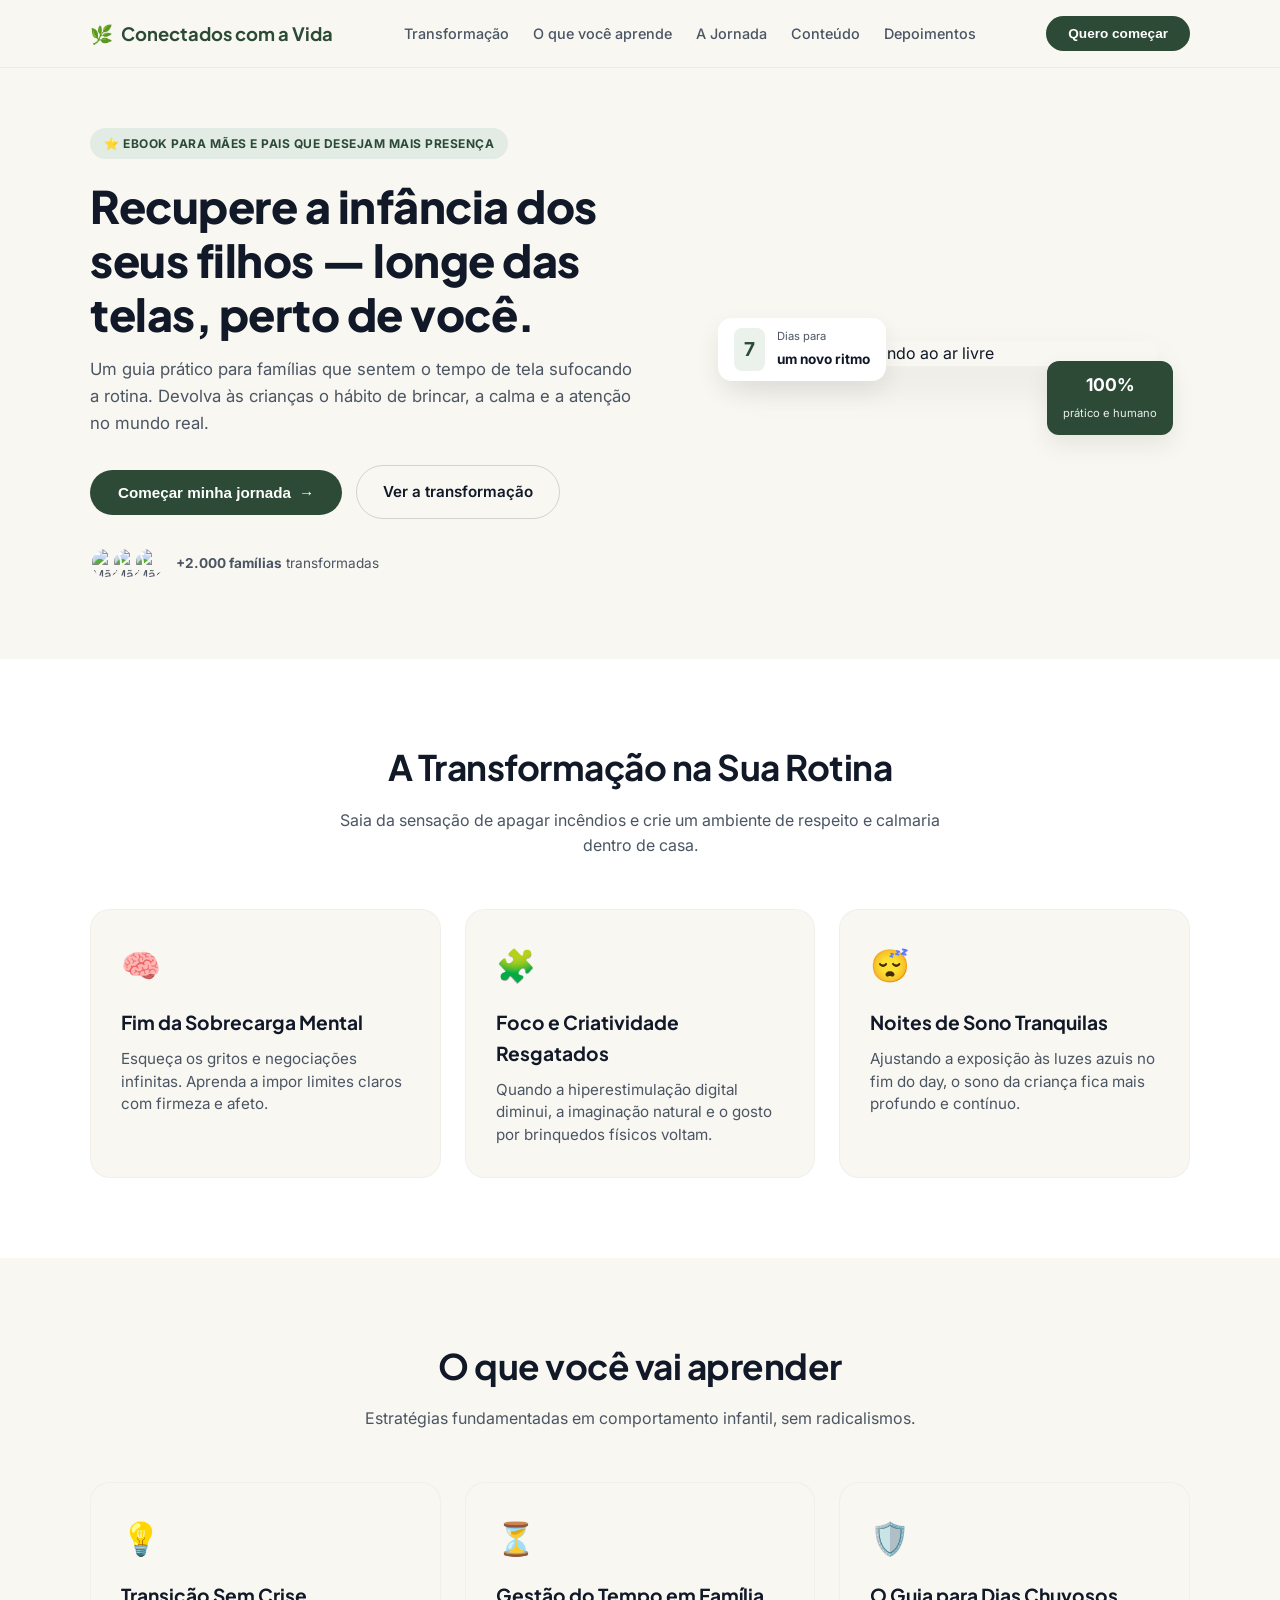
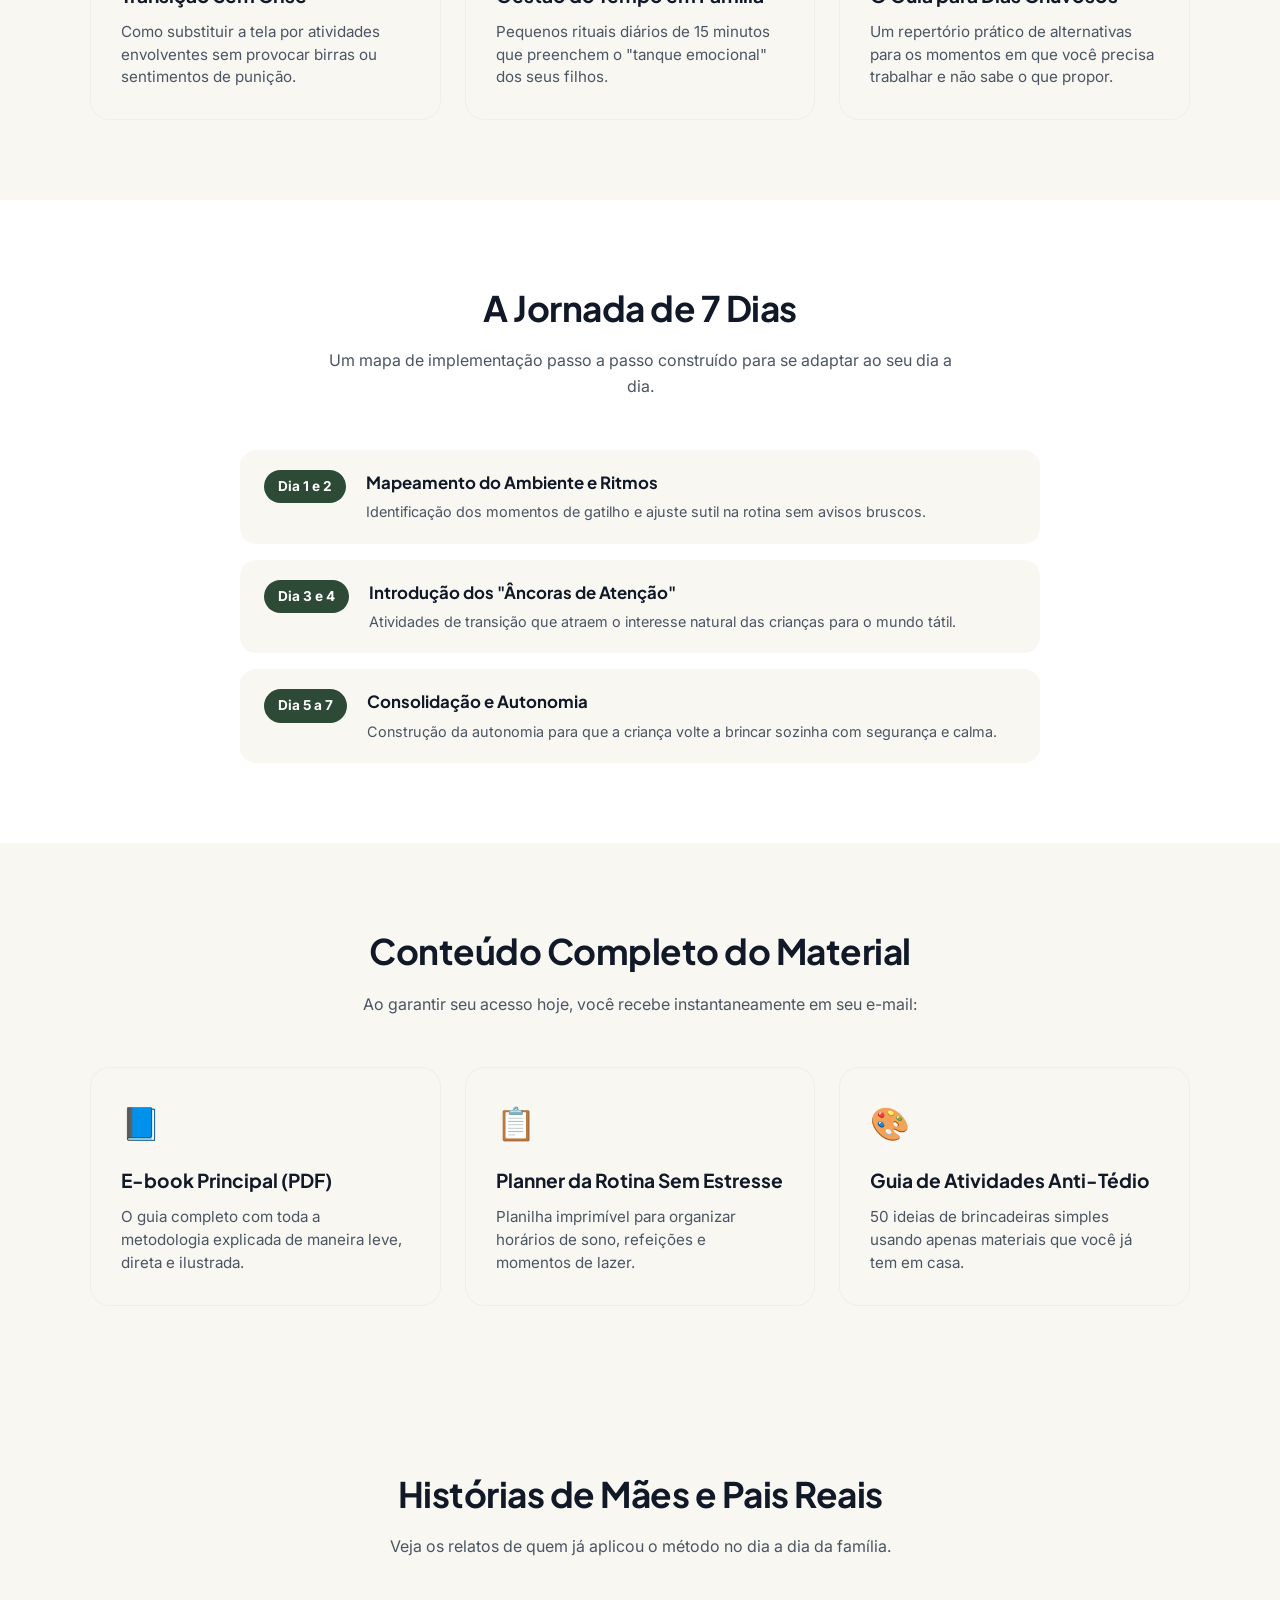
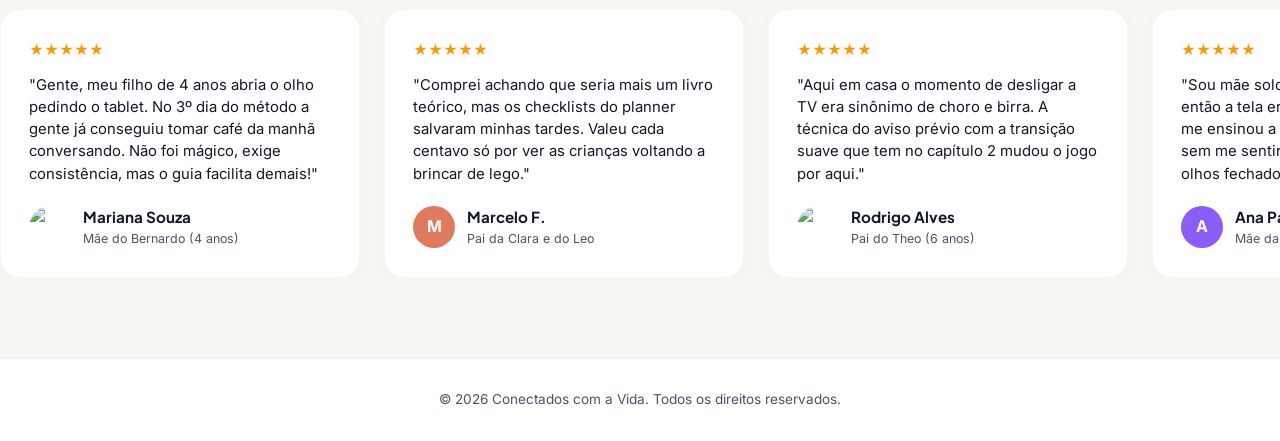
==== index.html @ 38e24dc6 "Add files via upload" ====
<!DOCTYPE html>
<html lang="pt-BR">

<head>
    <meta charset="UTF-8">
    <meta name="viewport" content="width=device-width, initial-scale=1.0">
    <title>Conectados com a Vida | Método Desconecta Kids</title>

    <!-- Fontes -->
    <link rel="preconnect" href="https://fonts.googleapis.com">
    <link rel="preconnect" href="https://fonts.gstatic.com" crossorigin>
    <link
        href="https://fonts.googleapis.com/css2?family=Inter:wght@400;500;600;700&family=Plus+Jakarta+Sans:wght@600;700;800&display=swap"
        rel="stylesheet">

    <!-- Arquivo de Estilo Externo -->
    <link rel="stylesheet" href="style.css">
</head>

<body>

    <!-- NAVBAR -->
    <header class="navbar">
        <div class="container nav-container">
            <a href="#" class="logo">
                <span>🌿</span>
                <span>Conectados com a Vida</span>
            </a>

            <nav class="nav-links">
                <a href="#transformacao">Transformação</a>
                <a href="#aprendizado">O que você aprende</a>
                <a href="#jornada">A Jornada</a>
                <a href="#conteudo">Conteúdo</a>
                <a href="#historias">Depoimentos</a>
            </nav>

            <button class="btn-nav" id="btnNavCheckout">Quero começar</button>
        </div>
    </header>

    <!-- HERO SECTION -->
    <section class="hero">
        <div class="container">
            <div class="hero-flex">

                <div class="hero-content">
                    <span class="hero-badge">⭐ EBOOK PARA MÃES E PAIS QUE DESEJAM MAIS PRESENÇA</span>

                    <h1>Recupere a infância dos seus filhos — longe das telas, perto de você.</h1>

                    <p class="hero-description">
                        Um guia prático para famílias que sentem o tempo de tela sufocando a rotina. Devolva às crianças
                        o hábito de brincar, a calma e a atenção no mundo real.
                    </p>

                    <div class="hero-actions">
                        <button class="btn-primary" id="btnHeroCheckout">
                            Começar minha jornada <span>→</span>
                        </button>
                        <a href="#transformacao" class="btn-secondary">Ver a transformação</a>
                    </div>

                    <div class="hero-trust">
                        <div class="avatars">
                            <img src="https://images.unsplash.com/photo-1544005313-94ddf0286df2?auto=format&fit=crop&w=100&q=80"
                                alt="Mãe cliente 1" class="avatar-img">
                            <img src="https://images.unsplash.com/photo-1573496359142-b8d87734a5a2?auto=format&fit=crop&w=100&q=80"
                                alt="Mãe cliente 2" class="avatar-img">
                            <img src="https://images.unsplash.com/photo-1580489944761-15a19d654956?auto=format&fit=crop&w=100&q=80"
                                alt="Mãe cliente 3" class="avatar-img">
                        </div>
                        <span class="trust-text"><strong>+2.000 famílias</strong> transformadas</span>
                    </div>
                </div>

                <div class="hero-image-container">
                    <div class="image-wrapper">
                        <img src="https://images.unsplash.com/photo-1476703993599-0035a21b17a9?auto=format&fit=crop&w=800&q=80"
                            alt="Mãe e filho brincando ao ar livre">

                        <div class="badge-float badge-top">
                            <strong>100%</strong>
                            <span>prático e humano</span>
                        </div>

                        <div class="badge-float badge-bottom">
                            <span class="number-box">7</span>
                            <div class="badge-bottom-text">
                                <small>Dias para</small>
                                <strong>um novo ritmo</strong>
                            </div>
                        </div>
                    </div>
                </div>

            </div>
        </div>
    </section>

    <!-- SEÇÃO 1: TRANSFORMAÇÃO -->
    <section id="transformacao" class="page-section bg-white">
        <div class="container">
            <div class="section-header">
                <h2>A Transformação na Sua Rotina</h2>
                <p>Saia da sensação de apagar incêndios e crie um ambiente de respeito e calmaria dentro de casa.</p>
            </div>

            <div class="cards-grid">
                <div class="card">
                    <span class="card-icon">🧠</span>
                    <h3>Fim da Sobrecarga Mental</h3>
                    <p>Esqueça os gritos e negociações infinitas. Aprenda a impor limites claros com firmeza e afeto.
                    </p>
                </div>
                <div class="card">
                    <span class="card-icon">🧩</span>
                    <h3>Foco e Criatividade Resgatados</h3>
                    <p>Quando a hiperestimulação digital diminui, a imaginação natural e o gosto por brinquedos físicos
                        voltam.</p>
                </div>
                <div class="card">
                    <span class="card-icon">😴</span>
                    <h3>Noites de Sono Tranquilas</h3>
                    <p>Ajustando a exposição às luzes azuis no fim do day, o sono da criança fica mais profundo e
                        contínuo.</p>
                </div>
            </div>
        </div>
    </section>

    <!-- SEÇÃO 2: O QUE VOCÊ VAI APRENDER -->
    <section id="aprendizado" class="page-section">
        <div class="container">
            <div class="section-header">
                <h2>O que você vai aprender</h2>
                <p>Estratégias fundamentadas em comportamento infantil, sem radicalismos.</p>
            </div>

            <div class="cards-grid">
                <div class="card">
                    <span class="card-icon">💡</span>
                    <h3>Transição Sem Crise</h3>
                    <p>Como substituir a tela por atividades envolventes sem provocar birras ou sentimentos de punição.
                    </p>
                </div>
                <div class="card">
                    <span class="card-icon">⏳</span>
                    <h3>Gestão do Tempo em Família</h3>
                    <p>Pequenos rituais diários de 15 minutos que preenchem o "tanque emocional" dos seus filhos.</p>
                </div>
                <div class="card">
                    <span class="card-icon">🛡️</span>
                    <h3>O Guia para Dias Chuvosos</h3>
                    <p>Um repertório prático de alternativas para os momentos em que você precisa trabalhar e não sabe o
                        que propor.</p>
                </div>
            </div>
        </div>
    </section>

    <!-- SEÇÃO 3: A JORNADA DE 7 DIAS -->
    <section id="jornada" class="page-section bg-white">
        <div class="container">
            <div class="section-header">
                <h2>A Jornada de 7 Dias</h2>
                <p>Um mapa de implementação passo a passo construído para se adaptar ao seu dia a dia.</p>
            </div>

            <div class="timeline">
                <div class="timeline-item">
                    <span class="day-tag">Dia 1 e 2</span>
                    <div class="timeline-text">
                        <h4>Mapeamento do Ambiente e Ritmos</h4>
                        <p>Identificação dos momentos de gatilho e ajuste sutil na rotina sem avisos bruscos.</p>
                    </div>
                </div>
                <div class="timeline-item">
                    <span class="day-tag">Dia 3 e 4</span>
                    <div class="timeline-text">
                        <h4>Introdução dos "Âncoras de Atenção"</h4>
                        <p>Atividades de transição que atraem o interesse natural das crianças para o mundo tátil.</p>
                    </div>
                </div>
                <div class="timeline-item">
                    <span class="day-tag">Dia 5 a 7</span>
                    <div class="timeline-text">
                        <h4>Consolidação e Autonomia</h4>
                        <p>Construção da autonomia para que a criança volte a brincar sozinha com segurança e calma.</p>
                    </div>
                </div>
            </div>
        </div>
    </section>

    <!-- SEÇÃO 4: CONTEÚDO DO MATERIAL -->
    <section id="conteudo" class="page-section">
        <div class="container">
            <div class="section-header">
                <h2>Conteúdo Completo do Material</h2>
                <p>Ao garantir seu acesso hoje, você recebe instantaneamente em seu e-mail:</p>
            </div>

            <div class="cards-grid">
                <div class="card">
                    <span class="card-icon">📘</span>
                    <h3>E-book Principal (PDF)</h3>
                    <p>O guia completo com toda a metodologia explicada de maneira leve, direta e ilustrada.</p>
                </div>
                <div class="card">
                    <span class="card-icon">📋</span>
                    <h3>Planner da Rotina Sem Estresse</h3>
                    <p>Planilha imprimível para organizar horários de sono, refeições e momentos de lazer.</p>
                </div>
                <div class="card">
                    <span class="card-icon">🎨</span>
                    <h3>Guia de Atividades Anti-Tédio</h3>
                    <p>50 ideias de brincadeiras simples usando apenas materiais que você já tem em casa.</p>
                </div>
            </div>
        </div>
    </section>

    <!-- SEÇÃO 5: CARROSSEL DE HISTÓRIAS -->
    <section id="historias" class="carousel-section">
        <div class="section-header">
            <h2>Histórias de Mães e Pais Reais</h2>
            <p>Veja os relatos de quem já aplicou o método no dia a dia da família.</p>
        </div>

        <div class="carousel-container">
            <div class="carousel-track">

                <div class="testimonial-card">
                    <div class="stars">★★★★★</div>
                    <p class="testimonial-text">"Gente, meu filho de 4 anos abria o olho pedindo o tablet. No 3º dia do
                        método a gente já conseguiu tomar café da manhã conversando. Não foi mágico, exige consistência,
                        mas o guia facilita demais!"</p>
                    <div class="author-info">
                        <img src="https://images.unsplash.com/photo-1534528741775-53994a69daeb?auto=format&fit=crop&w=100&q=80"
                            alt="Mariana S." class="author-avatar">
                        <div class="author-details">
                            <h5>Mariana Souza</h5>
                            <span>Mãe do Bernardo (4 anos)</span>
                        </div>
                    </div>
                </div>

                <div class="testimonial-card">
                    <div class="stars">★★★★★</div>
                    <p class="testimonial-text">"Comprei achando que seria mais um livro teórico, mas os checklists do
                        planner salvaram minhas tardes. Valeu cada centavo só por ver as crianças voltando a brincar de
                        lego."</p>
                    <div class="author-info">
                        <div class="author-avatar avatar-orange">M</div>
                        <div class="author-details">
                            <h5>Marcelo F.</h5>
                            <span>Pai da Clara e do Leo</span>
                        </div>
                    </div>
                </div>

                <div class="testimonial-card">
                    <div class="stars">★★★★★</div>
                    <p class="testimonial-text">"Aqui em casa o momento de desligar a TV era sinônimo de choro e birra.
                        A técnica do aviso prévio com a transição suave que tem no capítulo 2 mudou o jogo por aqui."
                    </p>
                    <div class="author-info">
                        <img src="https://images.unsplash.com/photo-1507003211169-0a1dd7228f2d?auto=format&fit=crop&w=100&q=80"
                            alt="Pai Rodrigo" class="author-avatar">
                        <div class="author-details">
                            <h5>Rodrigo Alves</h5>
                            <span>Pai do Theo (6 anos)</span>
                        </div>
                    </div>
                </div>

                <div class="testimonial-card">
                    <div class="stars">★★★★★</div>
                    <p class="testimonial-text">"Sou mãe solo e trabalho de home office, então a tela era minha muleta.
                        O e-book me ensinou a organizar blocos de tempo sem me sentir culpada. Recomendo de olhos
                        fechados!"</p>
                    <div class="author-info">
                        <div class="author-avatar avatar-purple">A</div>
                        <div class="author-details">
                            <h5>Ana Paula R.</h5>
                            <span>Mãe da Alice</span>
                        </div>
                    </div>
                </div>

                <div class="testimonial-card">
                    <div class="stars">★★★★★</div>
                    <p class="testimonial-text">"O sono da minha filha melhorou 100%. Tirar o desenho antes de dormir
                        fez ela pegar no sono em 15 minutos em vez de levar 1 hora e meia. Muito grata!"</p>
                    <div class="author-info">
                        <img src="https://images.unsplash.com/photo-1573497019940-1c28c88b4f3e?auto=format&fit=crop&w=100&q=80"
                            alt="Camila M." class="author-avatar">
                        <div class="author-details">
                            <h5>Camila Mendes</h5>
                            <span>Mãe da Sofia (3 anos)</span>
                        </div>
                    </div>
                </div>

                <!-- Cópias para efeito de Loop Infinito -->
                <div class="testimonial-card">
                    <div class="stars">★★★★★</div>
                    <p class="testimonial-text">"Gente, meu filho de 4 anos abria o olho pedindo o tablet. No 3º dia do
                        método a gente já conseguiu tomar café da manhã conversando. Não foi mágico, exige consistência,
                        mas o guia facilita demais!"</p>
                    <div class="author-info">
                        <img src="https://images.unsplash.com/photo-1534528741775-53994a69daeb?auto=format&fit=crop&w=100&q=80"
                            alt="Mariana S." class="author-avatar">
                        <div class="author-details">
                            <h5>Mariana Souza</h5>
                            <span>Mãe do Bernardo (4 anos)</span>
                        </div>
                    </div>
                </div>

                <div class="testimonial-card">
                    <div class="stars">★★★★★</div>
                    <p class="testimonial-text">"Comprei achando que seria mais um livro teórico, mas os checklists do
                        planner salvaram minhas tardes. Valeu cada centavo só por ver as crianças voltando a brincar de
                        lego."</p>
                    <div class="author-info">
                        <div class="author-avatar avatar-orange">M</div>
                        <div class="author-details">
                            <h5>Marcelo F.</h5>
                            <span>Pai da Clara e do Leo</span>
                        </div>
                    </div>
                </div>

            </div>
        </div>
    </section>

    <!-- FOOTER -->
    <footer>
        <div class="container">
            <p>&copy; 2026 Conectados com a Vida. Todos os direitos reservados.</p>
        </div>
    </footer>

    <!-- MODAL DE CHECKOUT -->
    <div class="modal-overlay" id="checkoutModal">
        <div class="modal-content">
            <button class="close-btn" id="closeModalBtn">&times;</button>
            <span class="modal-tag">Oferta Exclusiva</span>
            <h3>Guia Prático: Conectados com a Vida</h3>
            <p>Receba imediatamente o e-book + planners bônus no seu e-mail.</p>

            <div class="price-box">
                <span class="price">R$ 29,90</span>
                <span class="price-sub">Pagamento único • Acesso vitalício</span>
            </div>

            <a href="https://SEU_LINK_AQUI.cacto.com.br" class="btn-primary btn-modal">
                IR PARA O PAGAMENTO SEGURO
            </a>
        </div>
    </div>

    <!-- Arquivo de Script Externo -->
    <script src="script.js"></script>
</body>

</html>
---- style.css ----
/* ==========================================================================
   1. RESET & VARIAVEIS
   ========================================================================== */
*,
*::before,
*::after {
    box-sizing: border-box;
    margin: 0;
    padding: 0;
}

:root {
    --bg-main: #f8f7f2;
    --bg-white: #ffffff;
    --primary: #2d4a36;
    --primary-hover: #1e3324;
    --primary-light: #e2ebe4;
    --accent-orange: #e07a5f;
    --text-dark: #111827;
    --text-muted: #4b5563;
    --font-heading: 'Plus Jakarta Sans', sans-serif;
    --font-body: 'Inter', sans-serif;
}

html {
    scroll-behavior: smooth;
}

body {
    background-color: var(--bg-main);
    color: var(--text-dark);
    font-family: var(--font-body);
    line-height: 1.6;
    -webkit-font-smoothing: antialiased;
    overflow-x: hidden;
}

.container {
    width: 100%;
    max-width: 1140px;
    margin: 0 auto;
    padding: 0 20px;
}

/* ==========================================================================
   2. NAVBAR
   ========================================================================== */
.navbar {
    position: sticky;
    top: 0;
    background-color: rgba(248, 247, 242, 0.95);
    backdrop-filter: blur(8px);
    z-index: 100;
    padding: 16px 0;
    border-bottom: 1px solid rgba(0, 0, 0, 0.05);
}

.nav-container {
    display: flex;
    align-items: center;
    justify-content: space-between;
}

.logo {
    display: flex;
    align-items: center;
    gap: 8px;
    text-decoration: none;
    font-family: var(--font-heading);
    font-weight: 700;
    color: var(--primary);
    font-size: 1.15rem;
}

.nav-links {
    display: flex;
    gap: 24px;
}

.nav-links a {
    text-decoration: none;
    color: var(--text-muted);
    font-size: 0.9rem;
    font-weight: 500;
    transition: color 0.2s;
}

.nav-links a:hover {
    color: var(--primary);
}

.btn-nav {
    background-color: var(--primary);
    color: #fff;
    border: none;
    padding: 10px 22px;
    border-radius: 30px;
    font-weight: 600;
    font-size: 0.85rem;
    cursor: pointer;
    transition: background-color 0.2s;
}

.btn-nav:hover {
    background-color: var(--primary-hover);
}

/* ==========================================================================
   3. HERO SECTION
   ========================================================================== */
.hero {
    padding: 60px 0 80px;
}

.hero-flex {
    display: flex;
    align-items: center;
    justify-content: space-between;
    gap: 40px;
    width: 100%;
}

.hero-content {
    width: 52%;
    flex-shrink: 0;
}

.hero-badge {
    display: inline-block;
    background-color: var(--primary-light);
    color: var(--primary);
    font-size: 0.75rem;
    font-weight: 700;
    padding: 6px 14px;
    border-radius: 20px;
    letter-spacing: 0.5px;
    margin-bottom: 20px;
}

.hero-content h1 {
    font-family: var(--font-heading);
    font-size: 2.8rem;
    line-height: 1.2;
    color: var(--text-dark);
    margin-bottom: 16px;
    font-weight: 800;
    letter-spacing: -0.5px;
}

.hero-description {
    font-size: 1.05rem;
    color: var(--text-muted);
    margin-bottom: 28px;
    max-width: 95%;
}

.hero-actions {
    display: flex;
    align-items: center;
    gap: 14px;
    margin-bottom: 28px;
    flex-wrap: wrap;
}

.btn-primary {
    background-color: var(--primary);
    color: #fff;
    border: none;
    padding: 14px 28px;
    border-radius: 40px;
    font-weight: 600;
    font-size: 0.95rem;
    cursor: pointer;
    display: inline-flex;
    align-items: center;
    gap: 8px;
    text-decoration: none;
    transition: transform 0.2s, background-color 0.2s;
}

.btn-primary:hover {
    background-color: var(--primary-hover);
    transform: translateY(-2px);
}

.btn-secondary {
    background-color: transparent;
    color: var(--text-dark);
    border: 1px solid rgba(0, 0, 0, 0.15);
    padding: 14px 26px;
    border-radius: 40px;
    font-weight: 600;
    font-size: 0.95rem;
    text-decoration: none;
    transition: border-color 0.2s;
}

.btn-secondary:hover {
    border-color: var(--text-dark);
}

.hero-trust {
    display: flex;
    align-items: center;
    gap: 12px;
    font-size: 0.85rem;
    color: var(--text-muted);
}

.avatars {
    display: flex;
    align-items: center;
}

.avatar-img {
    width: 32px;
    height: 32px;
    border-radius: 50%;
    object-fit: cover;
    border: 2px solid var(--bg-main);
    margin-right: -10px;
}

.avatar-img:nth-child(1) {
    z-index: 3;
}

.avatar-img:nth-child(2) {
    z-index: 2;
}

.avatar-img:nth-child(3) {
    z-index: 1;
}

.trust-text {
    margin-left: 8px;
}

.hero-image-container {
    width: 44%;
    flex-shrink: 0;
    position: relative;
}

.image-wrapper {
    position: relative;
    width: 100%;
    max-width: 420px;
    margin: 0 auto;
}

.image-wrapper img {
    width: 100%;
    height: auto;
    border-radius: 28px;
    display: block;
    object-fit: cover;
    box-shadow: 0 20px 40px rgba(0, 0, 0, 0.08);
}

.badge-float {
    position: absolute;
    background: #ffffff;
    border-radius: 14px;
    box-shadow: 0 10px 25px rgba(0, 0, 0, 0.08);
    z-index: 10;
}

.badge-top {
    top: 20px;
    right: -15px;
    background-color: var(--primary);
    color: #fff;
    text-align: center;
    padding: 10px 16px;
    border-radius: 12px;
}

.badge-top strong {
    display: block;
    font-size: 1.1rem;
}

.badge-top span {
    font-size: 0.7rem;
    opacity: 0.9;
}

.badge-bottom {
    bottom: -15px;
    left: -20px;
    display: flex;
    align-items: center;
    gap: 12px;
    background: #fff;
    padding: 10px 16px;
}

.number-box {
    background-color: #eaf2eb;
    color: var(--primary);
    font-weight: 700;
    font-size: 1.2rem;
    padding: 6px 10px;
    border-radius: 8px;
}

.badge-bottom-text small {
    display: block;
    font-size: 0.7rem;
    color: var(--text-muted);
}

.badge-bottom-text strong {
    font-size: 0.85rem;
    color: var(--text-dark);
}

/* ==========================================================================
   4. SEÇÕES & CARDS
   ========================================================================== */
.page-section {
    padding: 80px 0;
}

.bg-white {
    background-color: var(--bg-white);
}

.section-header {
    text-align: center;
    max-width: 650px;
    margin: 0 auto 50px;
}

.section-header h2 {
    font-family: var(--font-heading);
    font-size: 2.2rem;
    font-weight: 700;
    color: var(--text-dark);
    margin-bottom: 12px;
    letter-spacing: -0.5px;
}

.section-header p {
    color: var(--text-muted);
    font-size: 1rem;
}

.cards-grid {
    display: grid;
    grid-template-columns: repeat(3, 1fr);
    gap: 24px;
}

.card {
    background-color: var(--bg-main);
    padding: 30px;
    border-radius: 20px;
    border: 1px solid rgba(0, 0, 0, 0.03);
    transition: transform 0.2s, box-shadow 0.2s;
}

.card:hover {
    transform: translateY(-4px);
    box-shadow: 0 12px 24px rgba(0, 0, 0, 0.04);
}

.card-icon {
    font-size: 2rem;
    margin-bottom: 16px;
    display: inline-block;
}

.card h3 {
    font-family: var(--font-heading);
    font-size: 1.2rem;
    font-weight: 700;
    margin-bottom: 10px;
    color: var(--text-dark);
}

.card p {
    font-size: 0.95rem;
    color: var(--text-muted);
    line-height: 1.5;
}

.timeline {
    display: flex;
    flex-direction: column;
    gap: 16px;
    max-width: 800px;
    margin: 0 auto;
}

.timeline-item {
    display: flex;
    align-items: flex-start;
    gap: 20px;
    background: var(--bg-main);
    padding: 20px 24px;
    border-radius: 16px;
}

.day-tag {
    background-color: var(--primary);
    color: #fff;
    font-weight: 700;
    font-size: 0.85rem;
    padding: 6px 14px;
    border-radius: 30px;
    white-space: nowrap;
}

.timeline-text h4 {
    font-family: var(--font-heading);
    font-size: 1.05rem;
    margin-bottom: 4px;
}

.timeline-text p {
    font-size: 0.9rem;
    color: var(--text-muted);
}

/* ==========================================================================
   5. CARROSSEL DE DEPOIMENTOS
   ========================================================================== */
.carousel-section {
    overflow: hidden;
    padding: 80px 0;
    background-color: var(--bg-main);
}

.carousel-container {
    width: 100%;
    overflow: hidden;
    position: relative;
    cursor: grab;
}

.carousel-track {
    display: flex;
    gap: 24px;
    width: max-content;
    animation: scroll 35s linear infinite;
}

.carousel-container:hover .carousel-track {
    animation-play-state: paused;
}

@keyframes scroll {
    0% {
        transform: translateX(0);
    }

    100% {
        transform: translateX(-50%);
    }
}

.testimonial-card {
    width: 360px;
    background: #fff;
    padding: 28px;
    border-radius: 20px;
    box-shadow: 0 4px 20px rgba(0, 0, 0, 0.03);
    border: 1px solid rgba(0, 0, 0, 0.04);
    flex-shrink: 0;
    display: flex;
    flex-direction: column;
    justify-content: space-between;
}

.stars {
    color: #f59e0b;
    margin-bottom: 12px;
    font-size: 0.9rem;
}

.testimonial-text {
    font-size: 0.93rem;
    color: var(--text-dark);
    margin-bottom: 20px;
    line-height: 1.5;
}

.author-info {
    display: flex;
    align-items: center;
    gap: 12px;
}

.author-avatar {
    width: 42px;
    height: 42px;
    border-radius: 50%;
    object-fit: cover;
    font-weight: 700;
    font-size: 1rem;
    display: flex;
    align-items: center;
    justify-content: center;
    color: #fff;
    flex-shrink: 0;
}

.avatar-orange {
    background-color: var(--accent-orange);
}

.avatar-purple {
    background-color: #8b5cf6;
}

.author-details h5 {
    font-family: var(--font-heading);
    font-size: 0.95rem;
    font-weight: 700;
    color: var(--text-dark);
}

.author-details span {
    font-size: 0.78rem;
    color: var(--text-muted);
    display: block;
}

/* ==========================================================================
   6. MODAL & FOOTER
   ========================================================================== */
.modal-overlay {
    position: fixed;
    top: 0;
    left: 0;
    width: 100%;
    height: 100%;
    background: rgba(0, 0, 0, 0.5);
    backdrop-filter: blur(4px);
    display: flex;
    align-items: center;
    justify-content: center;
    opacity: 0;
    visibility: hidden;
    transition: all 0.3s ease;
    z-index: 1000;
    padding: 20px;
}

.modal-overlay.active {
    opacity: 1;
    visibility: visible;
}

.modal-content {
    background: #fff;
    border-radius: 24px;
    padding: 36px;
    max-width: 450px;
    width: 100%;
    text-align: center;
    position: relative;
    transform: translateY(20px);
    transition: transform 0.3s ease;
}

.modal-overlay.active .modal-content {
    transform: translateY(0);
}

.close-btn {
    position: absolute;
    top: 16px;
    right: 20px;
    font-size: 1.8rem;
    background: none;
    border: none;
    cursor: pointer;
    color: #aaa;
}

.modal-tag {
    background: var(--primary-light);
    color: var(--primary);
    font-size: 0.75rem;
    font-weight: 700;
    padding: 4px 12px;
    border-radius: 12px;
}

.modal-content h3 {
    font-family: var(--font-heading);
    font-size: 1.5rem;
    margin: 16px 0 8px;
}

.modal-content p {
    color: var(--text-muted);
    font-size: 0.9rem;
    margin-bottom: 20px;
}

.price-box {
    margin-bottom: 20px;
}

.price {
    display: block;
    font-size: 2.4rem;
    font-weight: 800;
    color: var(--primary);
    font-family: var(--font-heading);
}

.price-sub {
    font-size: 0.85rem;
    color: var(--text-muted);
}

.btn-modal {
    width: 100%;
    justify-content: center;
}

footer {
    padding: 30px 0;
    border-top: 1px solid rgba(0, 0, 0, 0.05);
    color: var(--text-muted);
    font-size: 0.85rem;
    text-align: center;
    background: #fff;
}

@media (max-width: 850px) {
    .nav-links {
        display: none;
    }

    .hero-flex {
        flex-direction: column;
    }

    .hero-content,
    .hero-image-container {
        width: 100%;
    }

    .hero-content h1 {
        font-size: 2.2rem;
    }

    .cards-grid {
        grid-template-columns: 1fr;
    }

    .badge-top {
        right: 0;
    }

    .badge-bottom {
        left: 0;
    }
}
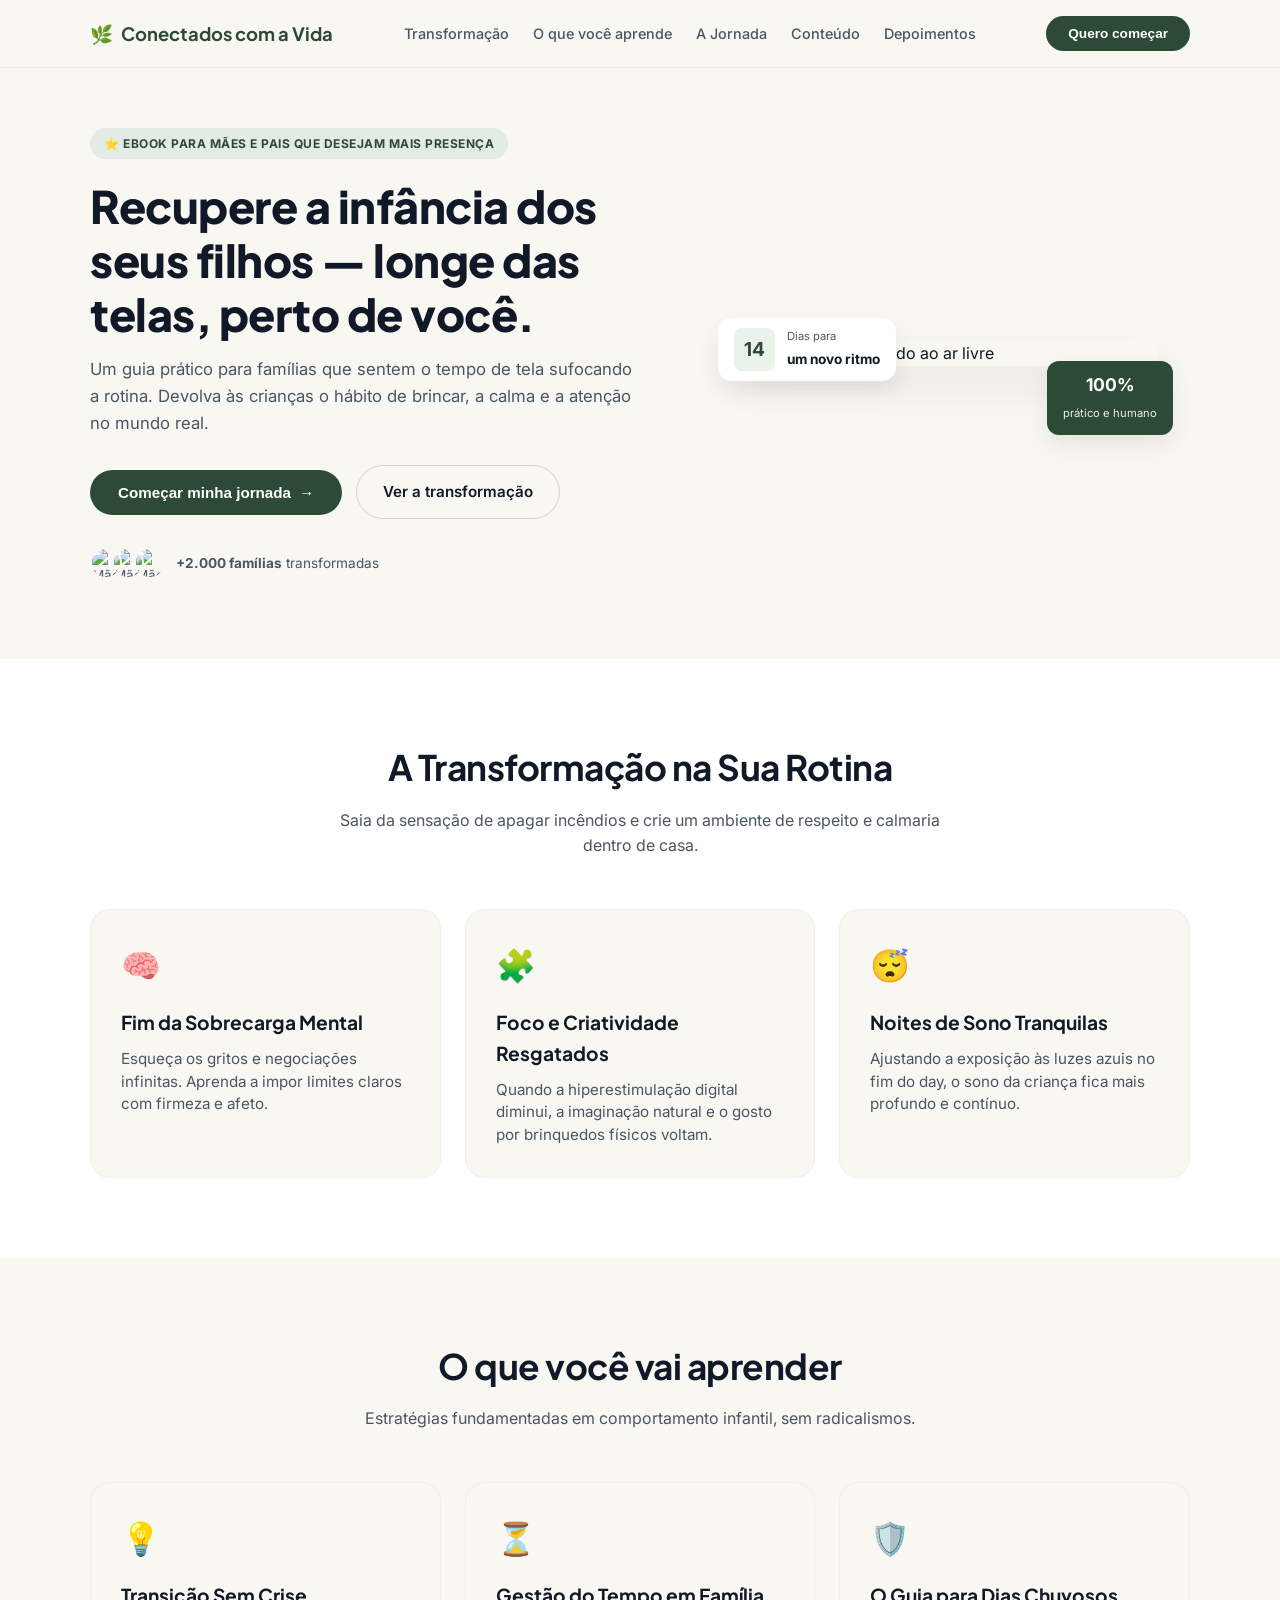
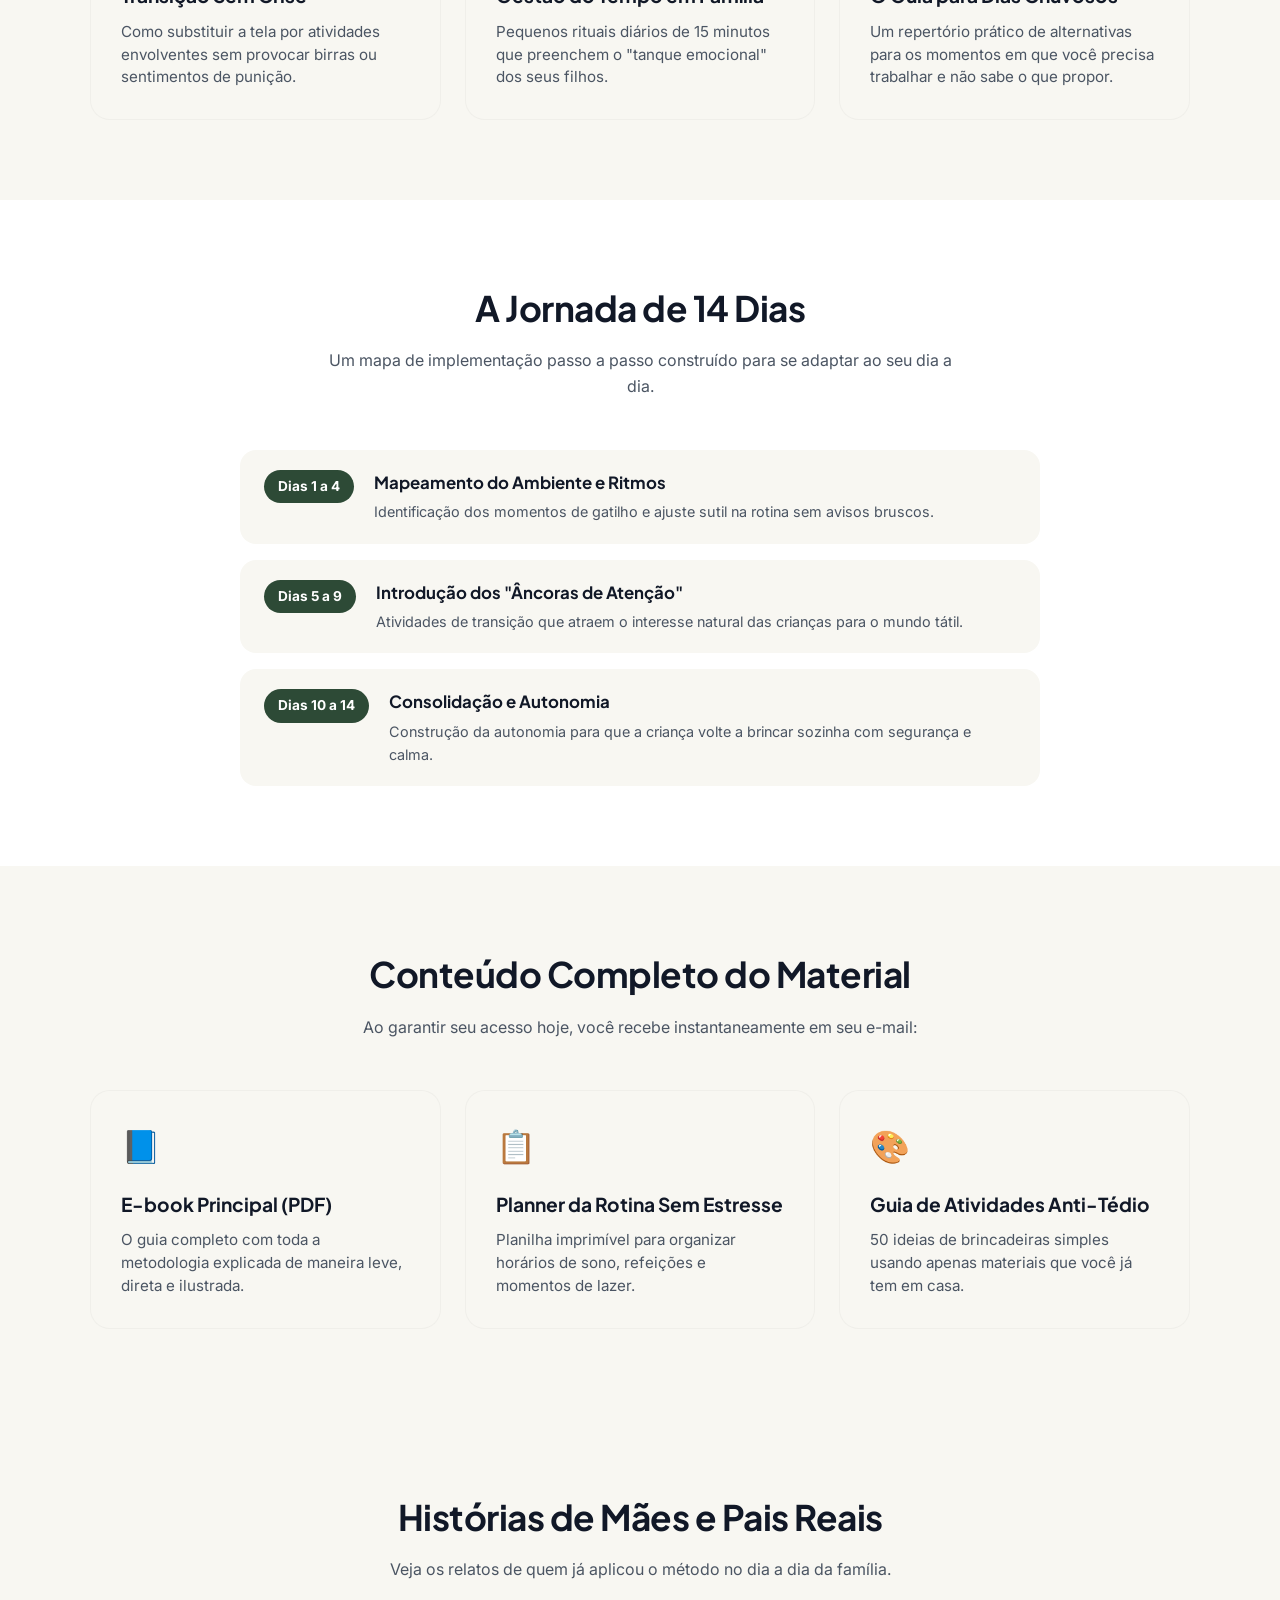
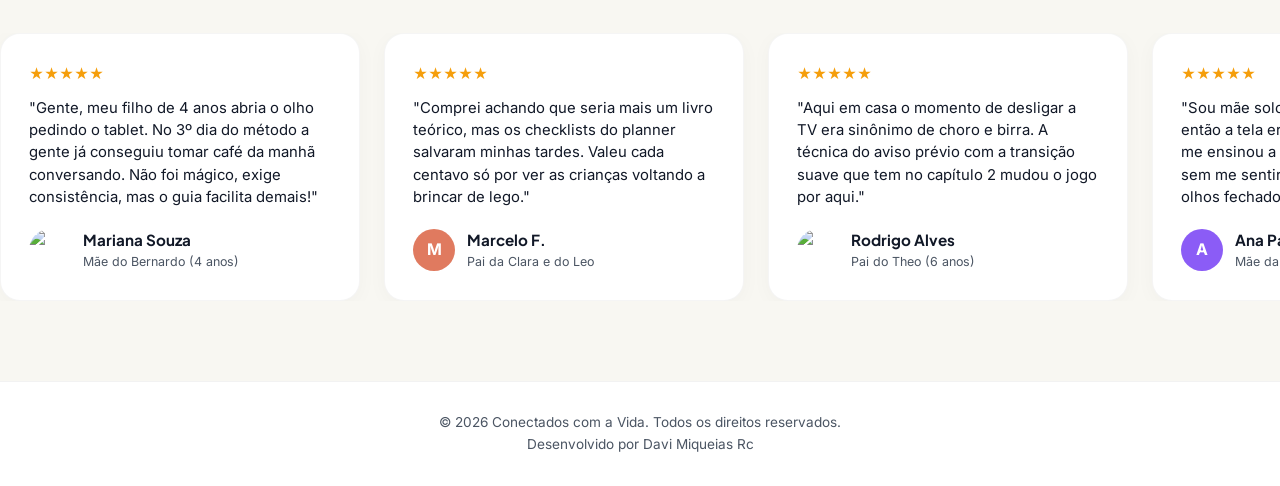
==== commit 5dd67cba: "Update index.html" ====
--- a/index.html
+++ b/index.html
@@ -85,7 +85,7 @@
                         </div>
 
                         <div class="badge-float badge-bottom">
-                            <span class="number-box">7</span>
+                            <span class="number-box">14</span>
                             <div class="badge-bottom-text">
                                 <small>Dias para</small>
                                 <strong>um novo ritmo</strong>
@@ -93,8 +93,8 @@
                         </div>
                     </div>
                 </div>
-
-            </div>
+            </div>
+
         </div>
     </section>
 
@@ -159,31 +159,31 @@
         </div>
     </section>
 
-    <!-- SEÇÃO 3: A JORNADA DE 7 DIAS -->
+    <!-- SEÇÃO 3: A JORNADA DE 14 DIAS -->
     <section id="jornada" class="page-section bg-white">
         <div class="container">
             <div class="section-header">
-                <h2>A Jornada de 7 Dias</h2>
+                <h2>A Jornada de 14 Dias</h2>
                 <p>Um mapa de implementação passo a passo construído para se adaptar ao seu dia a dia.</p>
             </div>
 
             <div class="timeline">
                 <div class="timeline-item">
-                    <span class="day-tag">Dia 1 e 2</span>
+                    <span class="day-tag">Dias 1 a 4</span>
                     <div class="timeline-text">
                         <h4>Mapeamento do Ambiente e Ritmos</h4>
                         <p>Identificação dos momentos de gatilho e ajuste sutil na rotina sem avisos bruscos.</p>
                     </div>
                 </div>
                 <div class="timeline-item">
-                    <span class="day-tag">Dia 3 e 4</span>
+                    <span class="day-tag">Dias 5 a 9</span>
                     <div class="timeline-text">
                         <h4>Introdução dos "Âncoras de Atenção"</h4>
                         <p>Atividades de transição que atraem o interesse natural das crianças para o mundo tátil.</p>
                     </div>
                 </div>
                 <div class="timeline-item">
-                    <span class="day-tag">Dia 5 a 7</span>
+                    <span class="day-tag">Dias 10 a 14</span>
                     <div class="timeline-text">
                         <h4>Consolidação e Autonomia</h4>
                         <p>Construção da autonomia para que a criança volte a brincar sozinha com segurança e calma.</p>
@@ -341,6 +341,7 @@
     <footer>
         <div class="container">
             <p>&copy; 2026 Conectados com a Vida. Todos os direitos reservados.</p>
+            <p>Desenvolvido por Davi Miqueias Rc</p>
         </div>
     </footer>
 
@@ -367,4 +368,4 @@
     <script src="script.js"></script>
 </body>
 
-</html>+</html>
